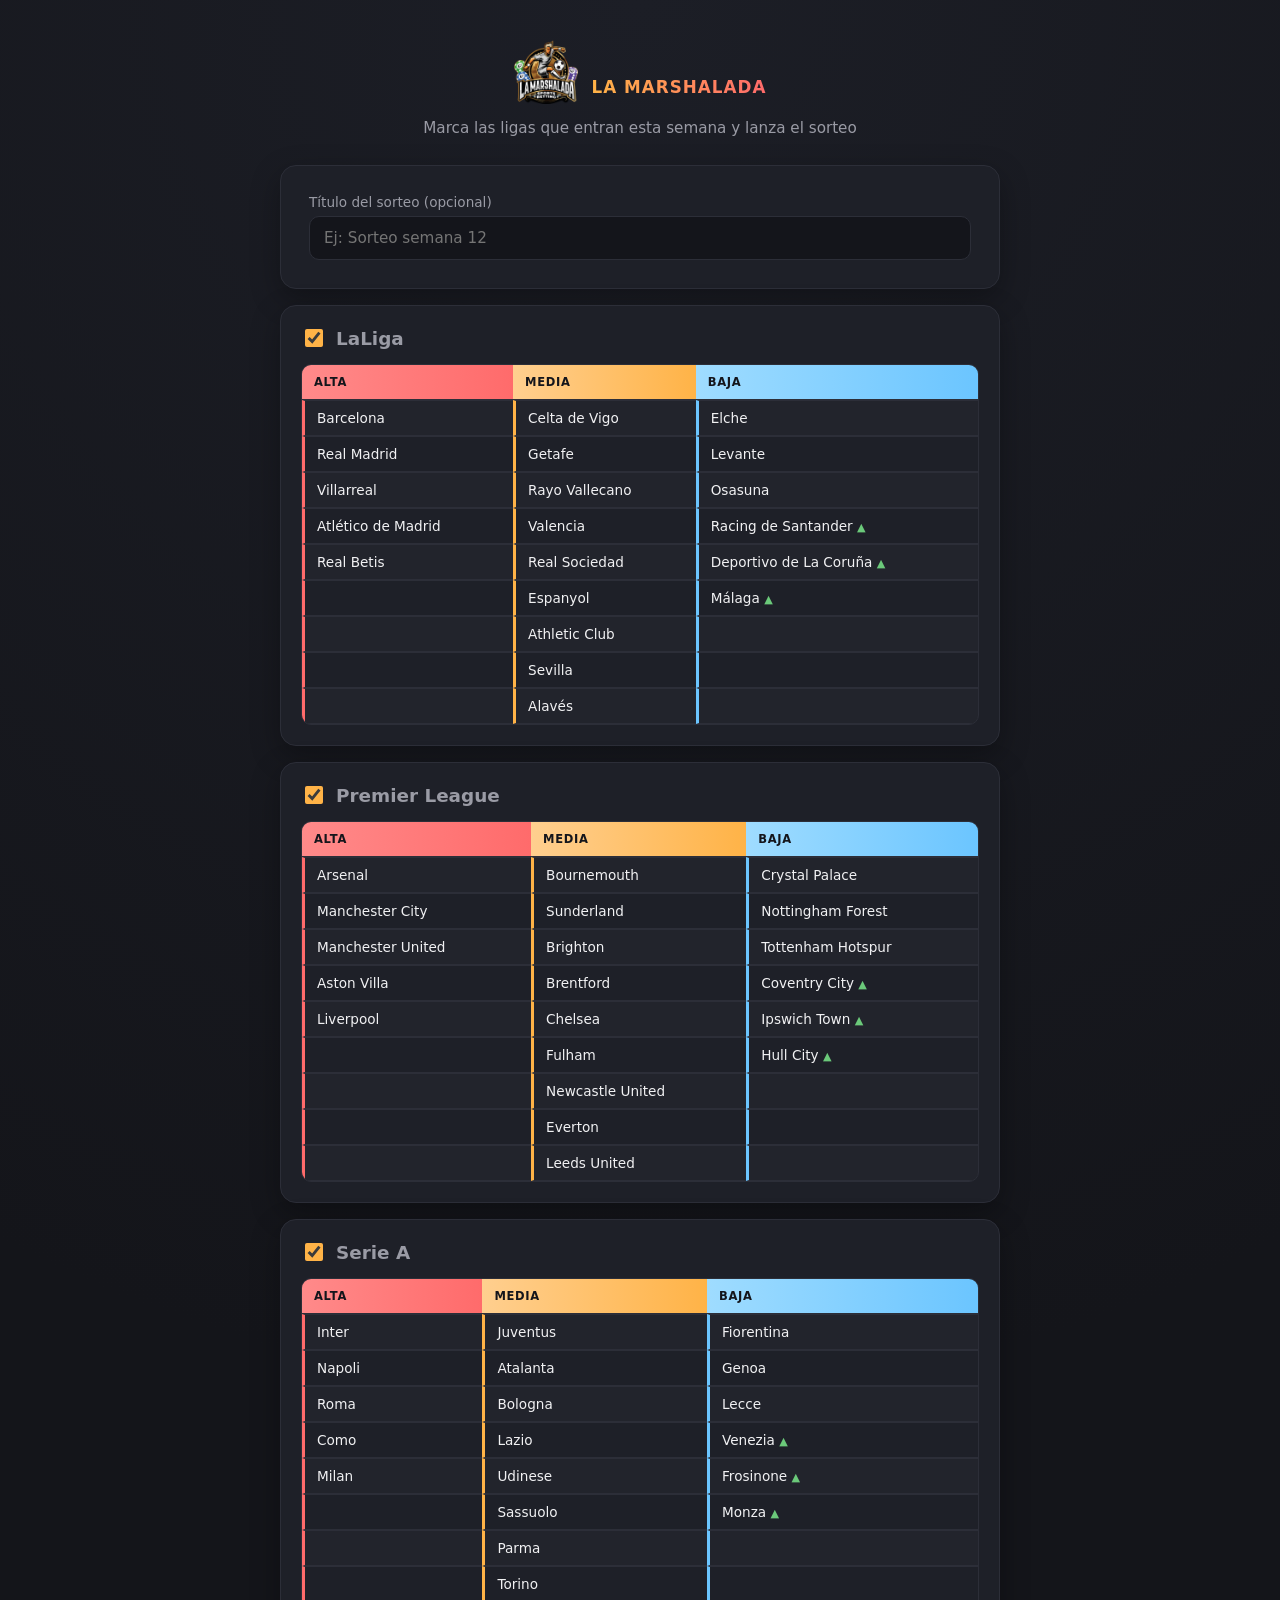
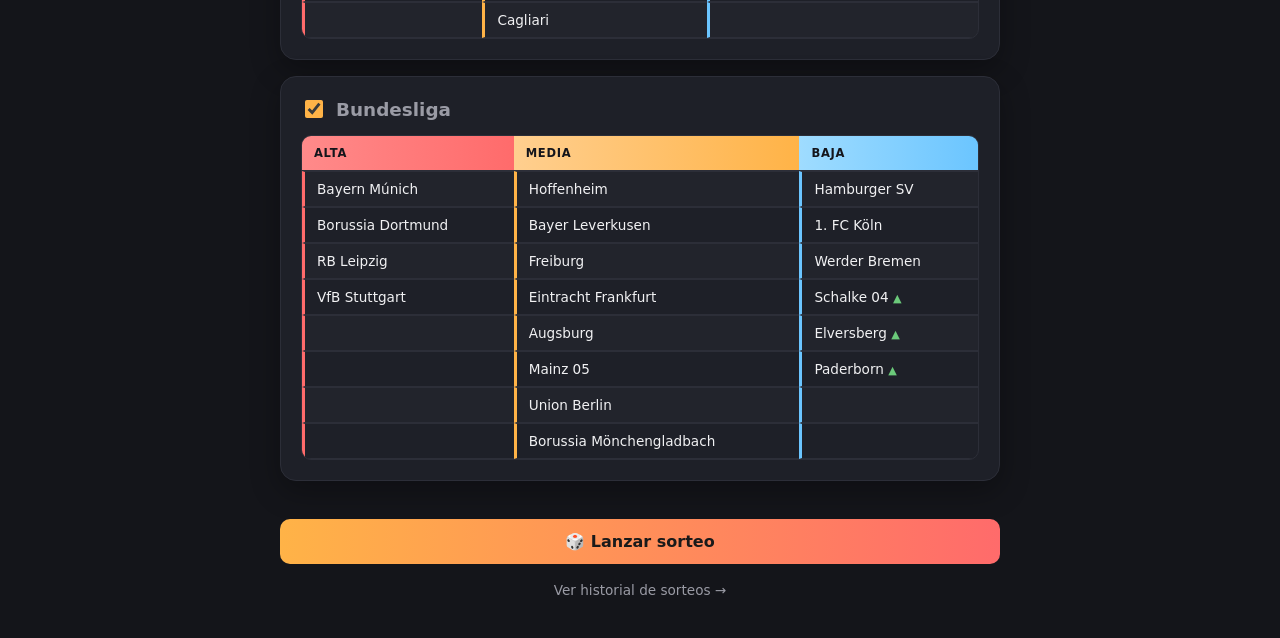
==== index.html @ a04c1291 "Add files via upload" ====
<!DOCTYPE html>
<html lang="es">
<head>
  <meta charset="UTF-8">
  <meta name="viewport" content="width=device-width, initial-scale=1">
  <title>SURVIVOR LA MARSHALADA</title>
  <link rel="icon" href="img/logo.png">
  <link rel="stylesheet" href="css/style.css">
</head>
<body>
  <div class="container">
    <div class="marca">
      <img src="img/logo.png" alt="La Marshalada" class="marca-logo">
      <h1>SURVIVOR <span>LA MARSHALADA</span></h1>
    </div>
    <p class="subtitle">Marca las ligas que entran esta semana y lanza el sorteo</p>

    <form id="form-sorteo">
      <div class="card titulo-card">
        <label for="titulo">Título del sorteo (opcional)</label>
        <input type="text" id="titulo" name="titulo" placeholder="Ej: Sorteo semana 12">
      </div>

      <div id="ligas-contenedor"></div>

      <button type="submit" class="btn-primary">🎲 Lanzar sorteo</button>
    </form>

    <a href="historial.html" class="nav-link">Ver historial de sorteos →</a>
  </div>

  <script src="js/datos.js"></script>
  <script src="js/sorteo.js"></script>
  <script src="js/render.js"></script>
  <script>
    pintarLigas("ligas-contenedor");

    document.getElementById("form-sorteo").addEventListener("submit", function (e) {
      e.preventDefault();
      const titulo = document.getElementById("titulo").value.trim();
      const ligasSeleccionadas = Array.from(document.querySelectorAll(".liga-checkbox:checked")).map((cb) => cb.value);
      if (ligasSeleccionadas.length === 0) {
        alert("Selecciona al menos una liga antes de lanzar el sorteo.");
        return;
      }
      const entrada = guardarNuevoSorteo(titulo, ligasSeleccionadas);
      window.location.href = "resultado.html?id=" + entrada.id;
    });
  </script>
</body>
</html>
---- css/style.css ----
:root {
  --bg: #14151a;
  --card: #1e2028;
  --accent: #ffb347;
  --accent-2: #ff6b6b;
  --text: #f1f1f3;
  --text-dim: #9a9ba5;
  --border: #2c2e38;
}

* { box-sizing: border-box; }

body {
  margin: 0;
  font-family: 'Segoe UI', system-ui, sans-serif;
  background: radial-gradient(circle at top, #1c1e26, var(--bg) 60%);
  color: var(--text);
  min-height: 100vh;
  display: flex;
  flex-direction: column;
  align-items: center;
  padding: 40px 16px;
}

.container {
  width: 100%;
  max-width: 560px;
}

.marca {
  display: flex;
  align-items: center;
  justify-content: center;
  gap: 14px;
  margin-bottom: 4px;
}

.marca-logo {
  width: 64px;
  height: 64px;
  object-fit: contain;
  flex-shrink: 0;
}

.marca h1 {
  margin: 0;
  font-size: 1.6rem;
  letter-spacing: 0.03em;
  background: none;
  -webkit-text-fill-color: initial;
}

.marca h1 span {
  display: block;
  font-size: 1.05rem;
  font-weight: 700;
  background: linear-gradient(90deg, var(--accent), var(--accent-2));
  -webkit-background-clip: text;
  background-clip: text;
  color: transparent;
  letter-spacing: 0.06em;
}

@media (max-width: 480px) {
  .marca { flex-direction: column; gap: 8px; }
  .marca h1 { text-align: center; }
}

h1 {
  text-align: center;
  font-size: 2rem;
  margin-bottom: 4px;
  background: linear-gradient(90deg, var(--accent), var(--accent-2));
  -webkit-background-clip: text;
  background-clip: text;
  color: transparent;
}

.subtitle {
  text-align: center;
  color: var(--text-dim);
  margin-bottom: 28px;
  font-size: 0.95rem;
}

.card {
  background: var(--card);
  border: 1px solid var(--border);
  border-radius: 16px;
  padding: 28px;
  box-shadow: 0 10px 30px rgba(0,0,0,0.3);
}

label {
  display: block;
  font-size: 0.85rem;
  color: var(--text-dim);
  margin-bottom: 6px;
  margin-top: 18px;
}

label:first-child { margin-top: 0; }

input[type="text"], textarea {
  width: 100%;
  background: #14151b;
  border: 1px solid var(--border);
  border-radius: 10px;
  padding: 12px 14px;
  color: var(--text);
  font-size: 0.95rem;
  font-family: inherit;
  resize: vertical;
}

textarea { min-height: 180px; line-height: 1.5; }

input:focus, textarea:focus {
  outline: none;
  border-color: var(--accent);
}

.hint {
  font-size: 0.78rem;
  color: var(--text-dim);
  margin-top: 6px;
}

button, .btn {
  cursor: pointer;
  border: none;
  border-radius: 10px;
  padding: 13px 20px;
  font-size: 1rem;
  font-weight: 600;
  font-family: inherit;
  text-decoration: none;
  display: inline-block;
  text-align: center;
}

.btn-primary {
  width: 100%;
  margin-top: 22px;
  background: linear-gradient(90deg, var(--accent), var(--accent-2));
  color: #1a1a1a;
}

.btn-primary:hover { filter: brightness(1.08); }

.btn-secondary {
  background: transparent;
  border: 1px solid var(--border);
  color: var(--text);
  margin-top: 12px;
  width: 100%;
}

.btn-secondary:hover { border-color: var(--accent); }

.nav-link {
  display: block;
  text-align: center;
  margin-top: 18px;
  color: var(--text-dim);
  font-size: 0.85rem;
  text-decoration: none;
}
.nav-link:hover { color: var(--accent); }

/* Resultado */
.ganador-box {
  text-align: center;
  padding: 30px 10px;
}

.trofeo { font-size: 3rem; margin-bottom: 6px; }

.ganador-nombre {
  font-size: 2.1rem;
  font-weight: 700;
  color: var(--accent);
  margin: 6px 0 4px;
  animation: pop 0.5s ease;
}

@keyframes pop {
  0% { transform: scale(0.6); opacity: 0; }
  70% { transform: scale(1.08); opacity: 1; }
  100% { transform: scale(1); }
}

.total-participantes {
  color: var(--text-dim);
  font-size: 0.9rem;
  margin-bottom: 4px;
}

/* Historial */
table {
  width: 100%;
  border-collapse: collapse;
  font-size: 0.88rem;
}

th, td {
  text-align: left;
  padding: 10px 8px;
  border-bottom: 1px solid var(--border);
}

th { color: var(--text-dim); font-weight: 500; }

.ganador-cell { color: var(--accent); font-weight: 600; }

.empty-state {
  text-align: center;
  color: var(--text-dim);
  padding: 30px 0;
}

.delete-btn {
  background: none;
  border: none;
  color: var(--text-dim);
  cursor: pointer;
  font-size: 0.85rem;
}
.delete-btn:hover { color: var(--accent-2); }

/* Ligas y bombos */
.container { max-width: 720px; }

.titulo-card { margin-bottom: 16px; }
.titulo-card label { margin-top: 0; }

.liga-card { margin-bottom: 16px; padding: 20px; }

.liga-header {
  display: flex;
  align-items: center;
  gap: 10px;
  cursor: pointer;
  margin-bottom: 14px;
}

.liga-header input[type="checkbox"] {
  width: 18px;
  height: 18px;
  accent-color: var(--accent);
  cursor: pointer;
}

.liga-nombre {
  font-size: 1.15rem;
  font-weight: 700;
}

.resultado-liga-nombre { margin-bottom: 14px; }

/* Tabla de bombos (página principal) */
.bombos-tabla {
  width: 100%;
  border-collapse: separate;
  border-spacing: 0;
  font-size: 0.85rem;
  border-radius: 10px;
  overflow: hidden;
  border: 1px solid var(--border);
}

.bombos-tabla thead th {
  padding: 10px 12px;
  font-size: 0.72rem;
  font-weight: 800;
  letter-spacing: 0.06em;
  text-align: left;
  color: #14151b;
}

.th-alta { background: linear-gradient(90deg, #ff8a8a, #ff6b6b); }
.th-media { background: linear-gradient(90deg, #ffcf8f, #ffb347); }
.th-baja { background: linear-gradient(90deg, #9fdcff, #6bc5ff); }

.bombos-tabla td {
  padding: 9px 12px;
  border-top: 1px solid var(--border);
  color: var(--text);
  vertical-align: top;
}

.bombos-tabla tbody tr:nth-child(odd) td { background: rgba(255, 255, 255, 0.02); }
.bombos-tabla tbody tr:hover td { background: rgba(255, 255, 255, 0.05); }

.celda-alta { border-left: 3px solid #ff6b6b; }
.celda-media { border-left: 3px solid #ffb347; }
.celda-baja { border-left: 3px solid #6bc5ff; }

@media (max-width: 560px) {
  .bombos-tabla { font-size: 0.76rem; }
  .bombos-tabla td, .bombos-tabla thead th { padding: 7px 8px; }
}

.asc-badge {
  color: #6bc97a;
  font-size: 0.7rem;
}

.liga-header { align-items: center; }
.equipos-lista li { display: flex; align-items: center; gap: 8px; }

/* Tabla de resultados */
.tabla-card { padding: 0; overflow: hidden; margin-bottom: 20px; }

.tabla-toolbar {
  display: flex;
  align-items: center;
  justify-content: space-between;
  padding: 14px 16px;
  border-bottom: 1px solid var(--border);
}

.tabla-toolbar-titulo {
  font-weight: 700;
  font-size: 0.9rem;
  color: var(--text);
  white-space: nowrap;
  overflow: hidden;
  text-overflow: ellipsis;
}

.camara-btn {
  flex-shrink: 0;
  width: 34px;
  height: 34px;
  border-radius: 50%;
  border: 1px solid var(--border);
  background: #14151b;
  color: var(--text);
  font-size: 1rem;
  cursor: pointer;
  display: flex;
  align-items: center;
  justify-content: center;
  transition: background 0.15s, transform 0.1s;
}

.camara-btn:hover { background: var(--accent); color: #1a1a1a; }
.camara-btn:active { transform: scale(0.93); }
.camara-btn:disabled { opacity: 0.6; cursor: default; }



.resultado-tabla {
  width: 100%;
  border-collapse: collapse;
  font-size: 0.88rem;
}

.resultado-tabla thead th {
  text-align: left;
  padding: 12px 14px;
  background: #181a22;
  color: var(--text-dim);
  font-size: 0.75rem;
  letter-spacing: 0.05em;
  text-transform: uppercase;
  border-bottom: 1px solid var(--border);
}

.resultado-tabla td {
  padding: 10px 14px;
  border-bottom: 1px solid var(--border);
  vertical-align: middle;
}

.resultado-tabla tr:last-child td { border-bottom: none; }

.tabla-liga-cell {
  font-weight: 700;
  white-space: nowrap;
  border-right: 1px solid var(--border);
}

.tabla-equipo-cell { color: var(--text); }

.fila-alta { background: rgba(255, 107, 107, 0.06); }
.fila-media { background: rgba(255, 179, 71, 0.05); }
.fila-baja { background: rgba(107, 197, 255, 0.05); }

.bombo-pill {
  display: inline-block;
  padding: 3px 10px;
  border-radius: 999px;
  font-size: 0.72rem;
  font-weight: 700;
  letter-spacing: 0.03em;
}

.bombo-pill-alta { background: rgba(255, 107, 107, 0.18); color: #ff8a8a; }
.bombo-pill-media { background: rgba(255, 179, 71, 0.18); color: #ffc670; }
.bombo-pill-baja { background: rgba(107, 197, 255, 0.18); color: #8fd3ff; }

/* Historial plegable */
.historial-item { margin-bottom: 12px; padding: 16px 20px; }

.historial-item summary {
  cursor: pointer;
  display: flex;
  justify-content: space-between;
  align-items: center;
  list-style: none;
}
.historial-item summary::-webkit-details-marker { display: none; }

.historial-titulo { font-weight: 600; }
.historial-fecha { color: var(--text-dim); font-size: 0.82rem; }

.historial-detalle {
  margin-top: 14px;
  padding-top: 0;
  border-top: 1px solid var(--border);
}

.historial-detalle .tabla-toolbar { padding: 14px 4px; }
.historial-detalle .resultado-tabla { margin-bottom: 12px; }
.historial-detalle .delete-btn { margin: 0 4px; }

.historial-liga { margin-bottom: 10px; }
.historial-liga-nombre { font-weight: 700; font-size: 0.9rem; margin-bottom: 2px; }
.historial-equipos { font-size: 0.82rem; color: var(--text-dim); }
.historial-bombo-label { color: var(--text); font-weight: 600; margin-right: 2px; }
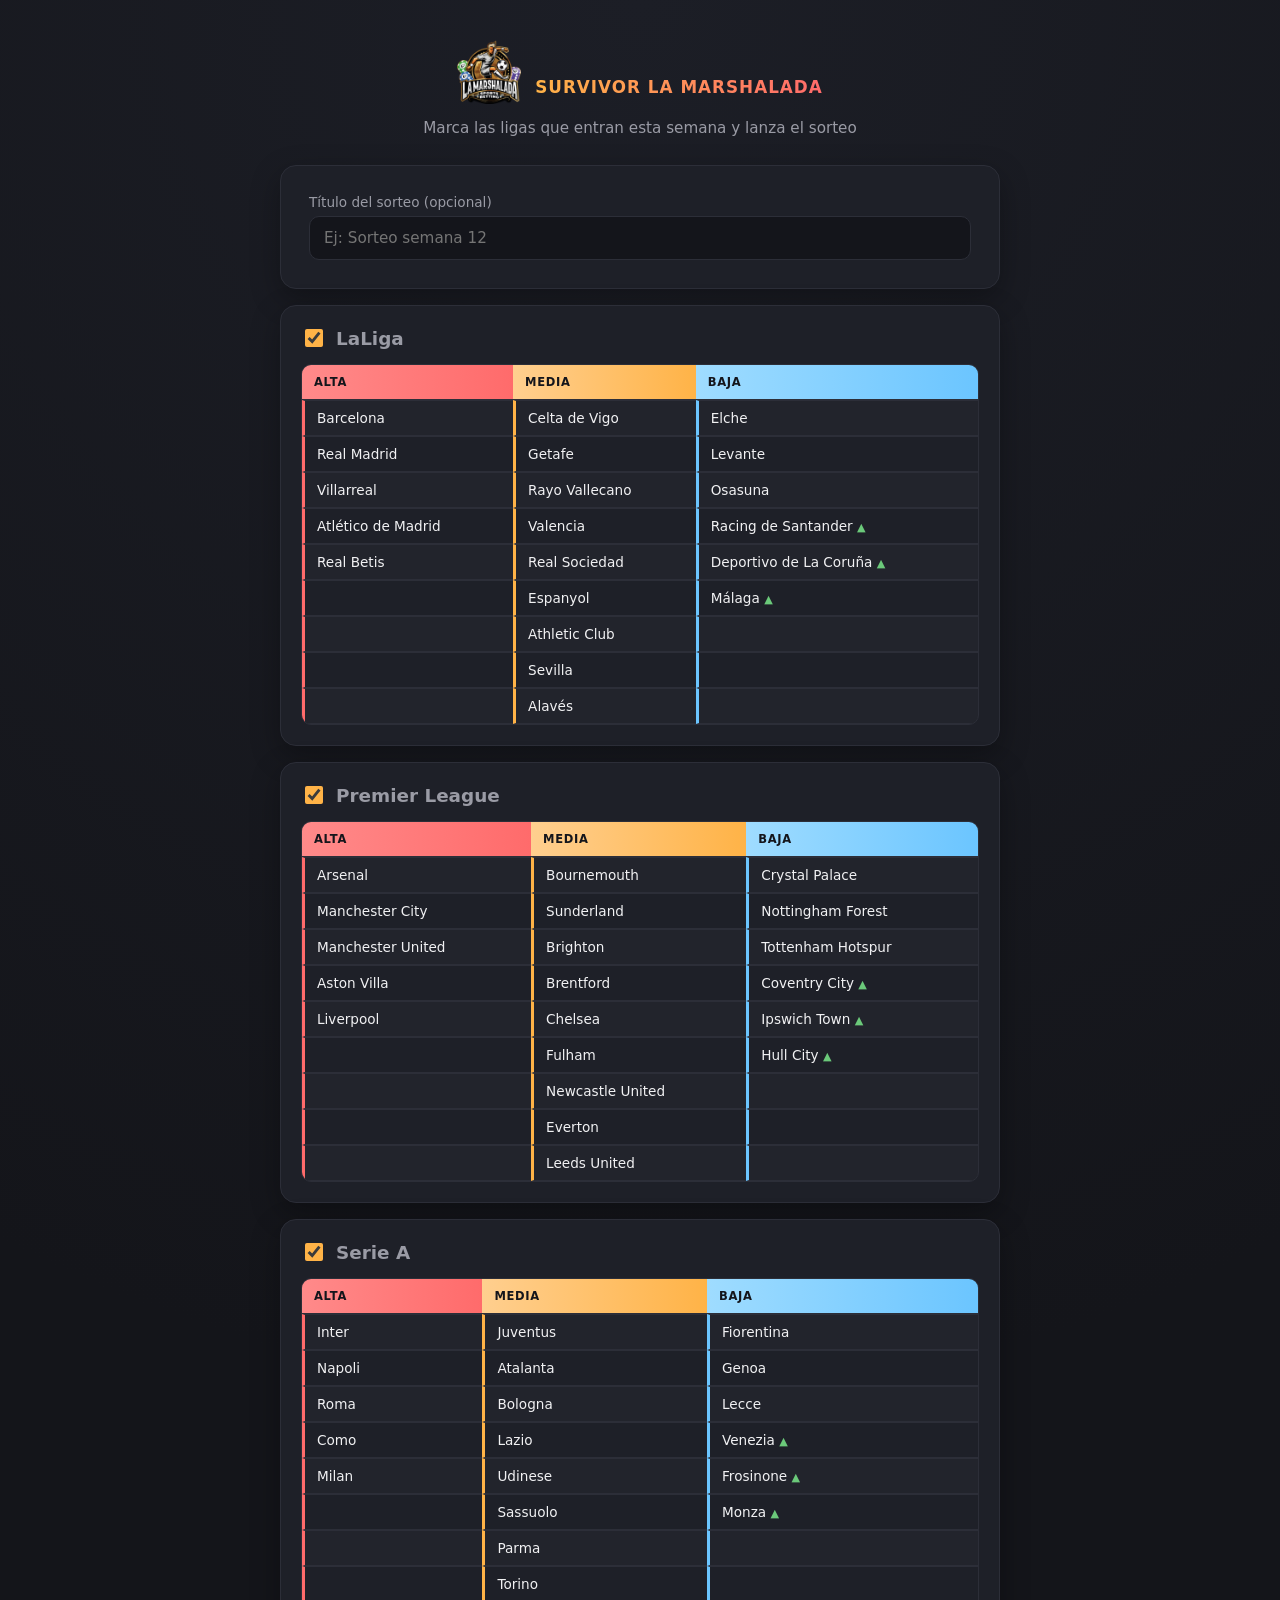
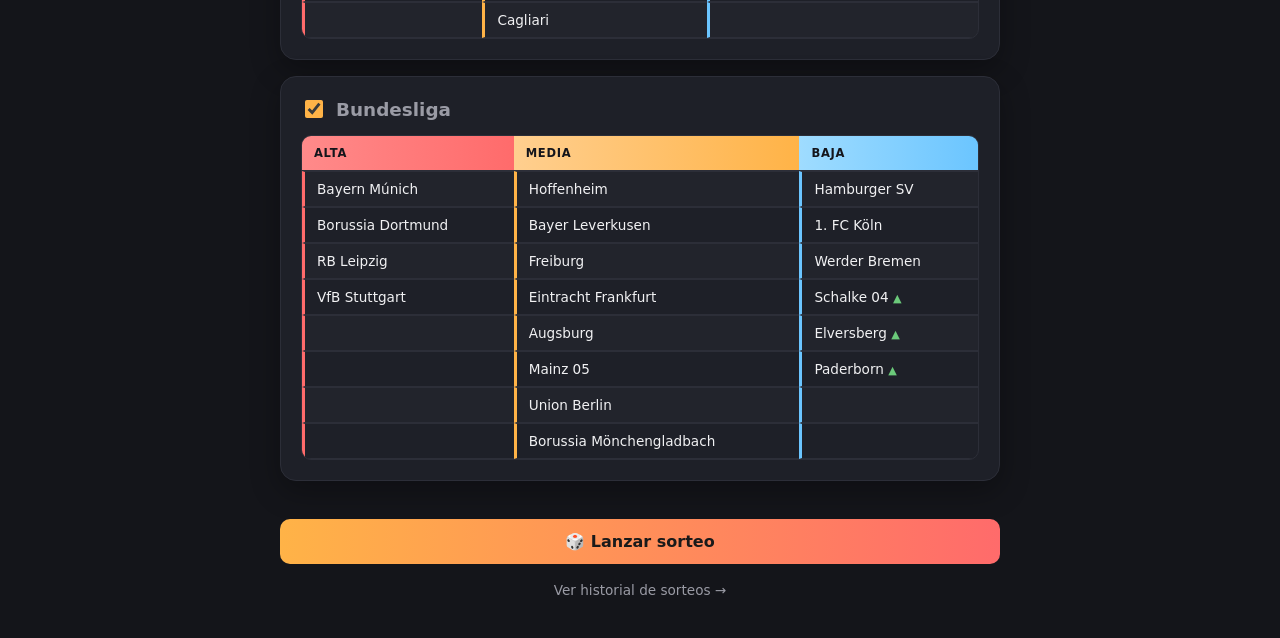
==== commit 144a6478: "Add files via upload" ====
--- a/index.html
+++ b/index.html
@@ -11,7 +11,7 @@
   <div class="container">
     <div class="marca">
       <img src="img/logo.png" alt="La Marshalada" class="marca-logo">
-      <h1>SURVIVOR <span>LA MARSHALADA</span></h1>
+      <h1>SURVIVOR <span>SURVIVOR LA MARSHALADA</span></h1>
     </div>
     <p class="subtitle">Marca las ligas que entran esta semana y lanza el sorteo</p>
 
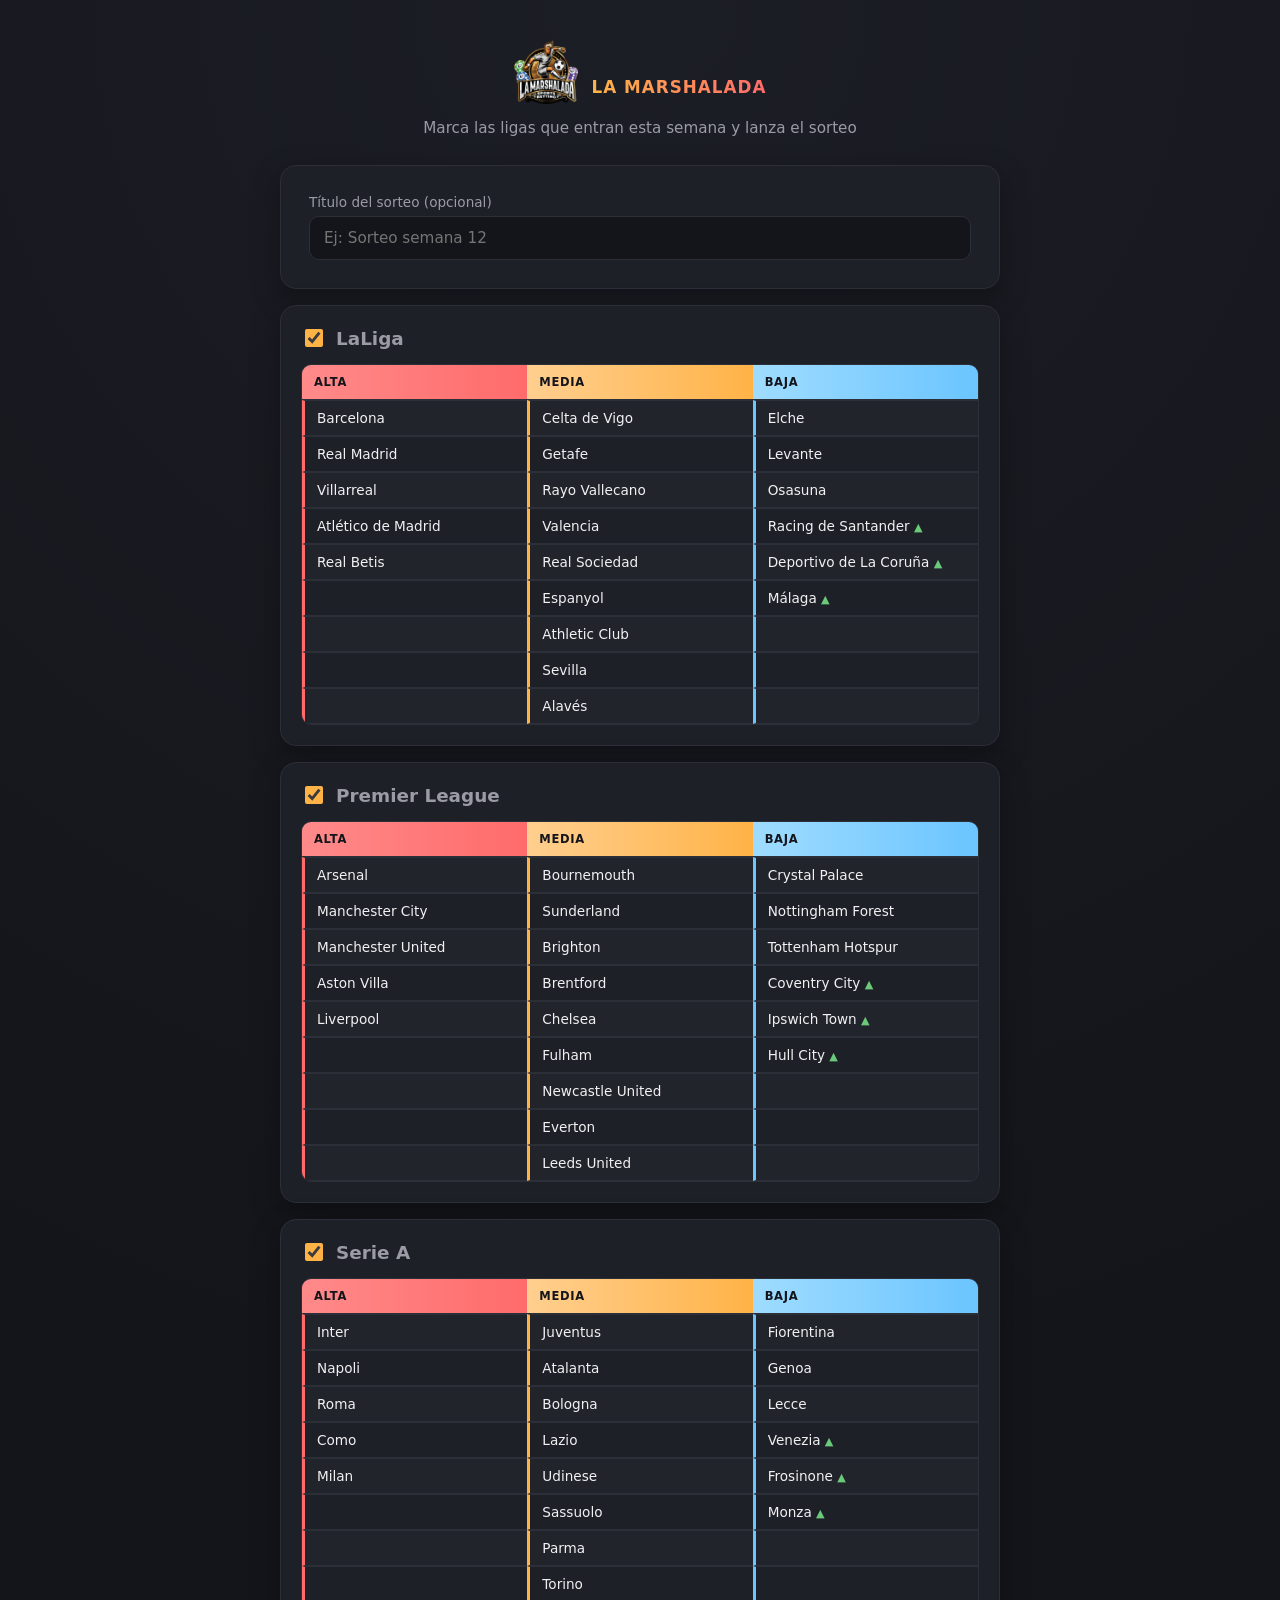
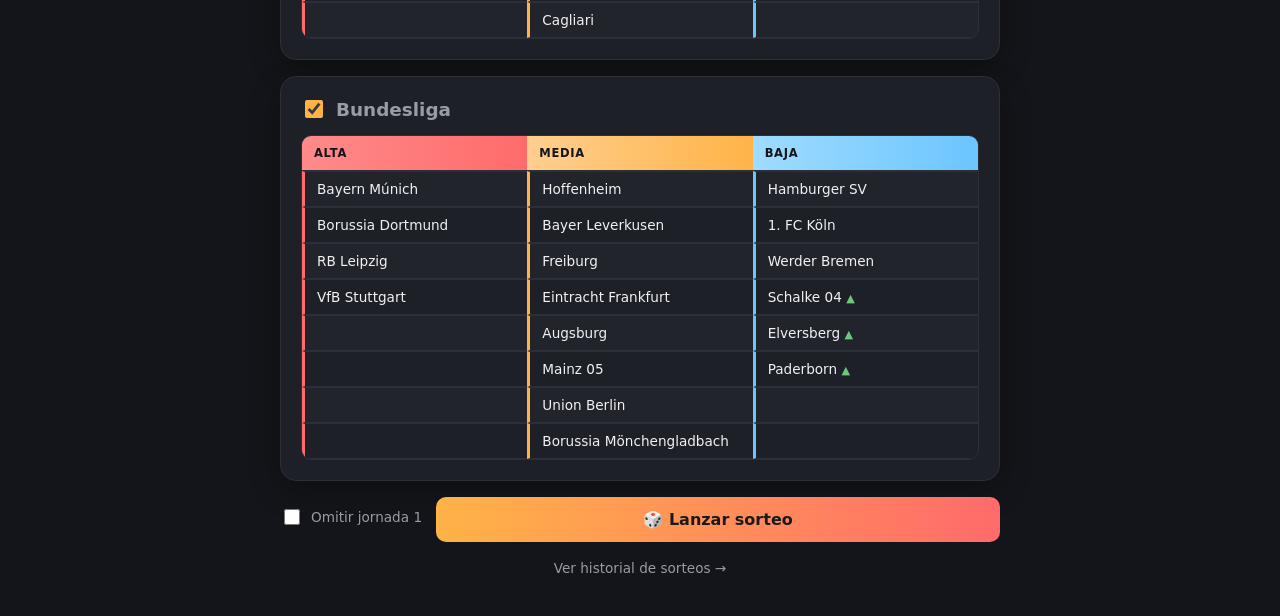
==== commit e08c93a0: "Update survivor title and add omit checkbox feature" ====
--- a/index.html
+++ b/index.html
@@ -11,7 +11,7 @@
   <div class="container">
     <div class="marca">
       <img src="img/logo.png" alt="La Marshalada" class="marca-logo">
-      <h1>SURVIVOR <span>SURVIVOR LA MARSHALADA</span></h1>
+      <h1>SURVIVOR <span>LA MARSHALADA</span></h1>
     </div>
     <p class="subtitle">Marca las ligas que entran esta semana y lanza el sorteo</p>
 
@@ -23,7 +23,13 @@
 
       <div id="ligas-contenedor"></div>
 
-      <button type="submit" class="btn-primary">🎲 Lanzar sorteo</button>
+      <div class="lanzar-fila">
+        <label class="omitir-check">
+          <input type="checkbox" id="omitir-jornada1">
+          <span>Omitir jornada 1</span>
+        </label>
+        <button type="submit" class="btn-primary">🎲 Lanzar sorteo</button>
+      </div>
     </form>
 
     <a href="historial.html" class="nav-link">Ver historial de sorteos →</a>
@@ -43,7 +49,9 @@
         alert("Selecciona al menos una liga antes de lanzar el sorteo.");
         return;
       }
-      const entrada = guardarNuevoSorteo(titulo, ligasSeleccionadas);
+      const omitirJornada1 = document.getElementById("omitir-jornada1").checked;
+      const excluidosExtra = omitirJornada1 ? JORNADA_1_EXCLUIDOS : new Set();
+      const entrada = guardarNuevoSorteo(titulo, ligasSeleccionadas, excluidosExtra);
       window.location.href = "resultado.html?id=" + entrada.id;
     });
   </script>
--- a/css/style.css
+++ b/css/style.css
@@ -234,6 +234,42 @@
 .titulo-card { margin-bottom: 16px; }
 .titulo-card label { margin-top: 0; }
 
+.lanzar-fila {
+  display: flex;
+  align-items: center;
+  justify-content: space-between;
+  gap: 14px;
+  flex-wrap: wrap;
+  margin-top: 4px;
+}
+
+.lanzar-fila .btn-primary {
+  margin-top: 0;
+  flex: 1 1 200px;
+}
+
+.omitir-check {
+  display: flex;
+  align-items: center;
+  gap: 8px;
+  font-size: 0.85rem;
+  color: var(--text-dim);
+  cursor: pointer;
+  white-space: nowrap;
+}
+
+.omitir-check input[type="checkbox"] {
+  width: 16px;
+  height: 16px;
+  accent-color: var(--accent);
+  cursor: pointer;
+}
+
+@media (max-width: 480px) {
+  .lanzar-fila { flex-direction: column-reverse; align-items: stretch; }
+  .omitir-check { justify-content: center; }
+}
+
 .liga-card { margin-bottom: 16px; padding: 20px; }
 
 .liga-header {
@@ -261,12 +297,20 @@
 /* Tabla de bombos (página principal) */
 .bombos-tabla {
   width: 100%;
+  table-layout: fixed;
   border-collapse: separate;
   border-spacing: 0;
   font-size: 0.85rem;
   border-radius: 10px;
   overflow: hidden;
   border: 1px solid var(--border);
+}
+
+.bombos-tabla th,
+.bombos-tabla td {
+  width: 33.333%;
+  overflow-wrap: break-word;
+  word-break: break-word;
 }
 
 .bombos-tabla thead th {
